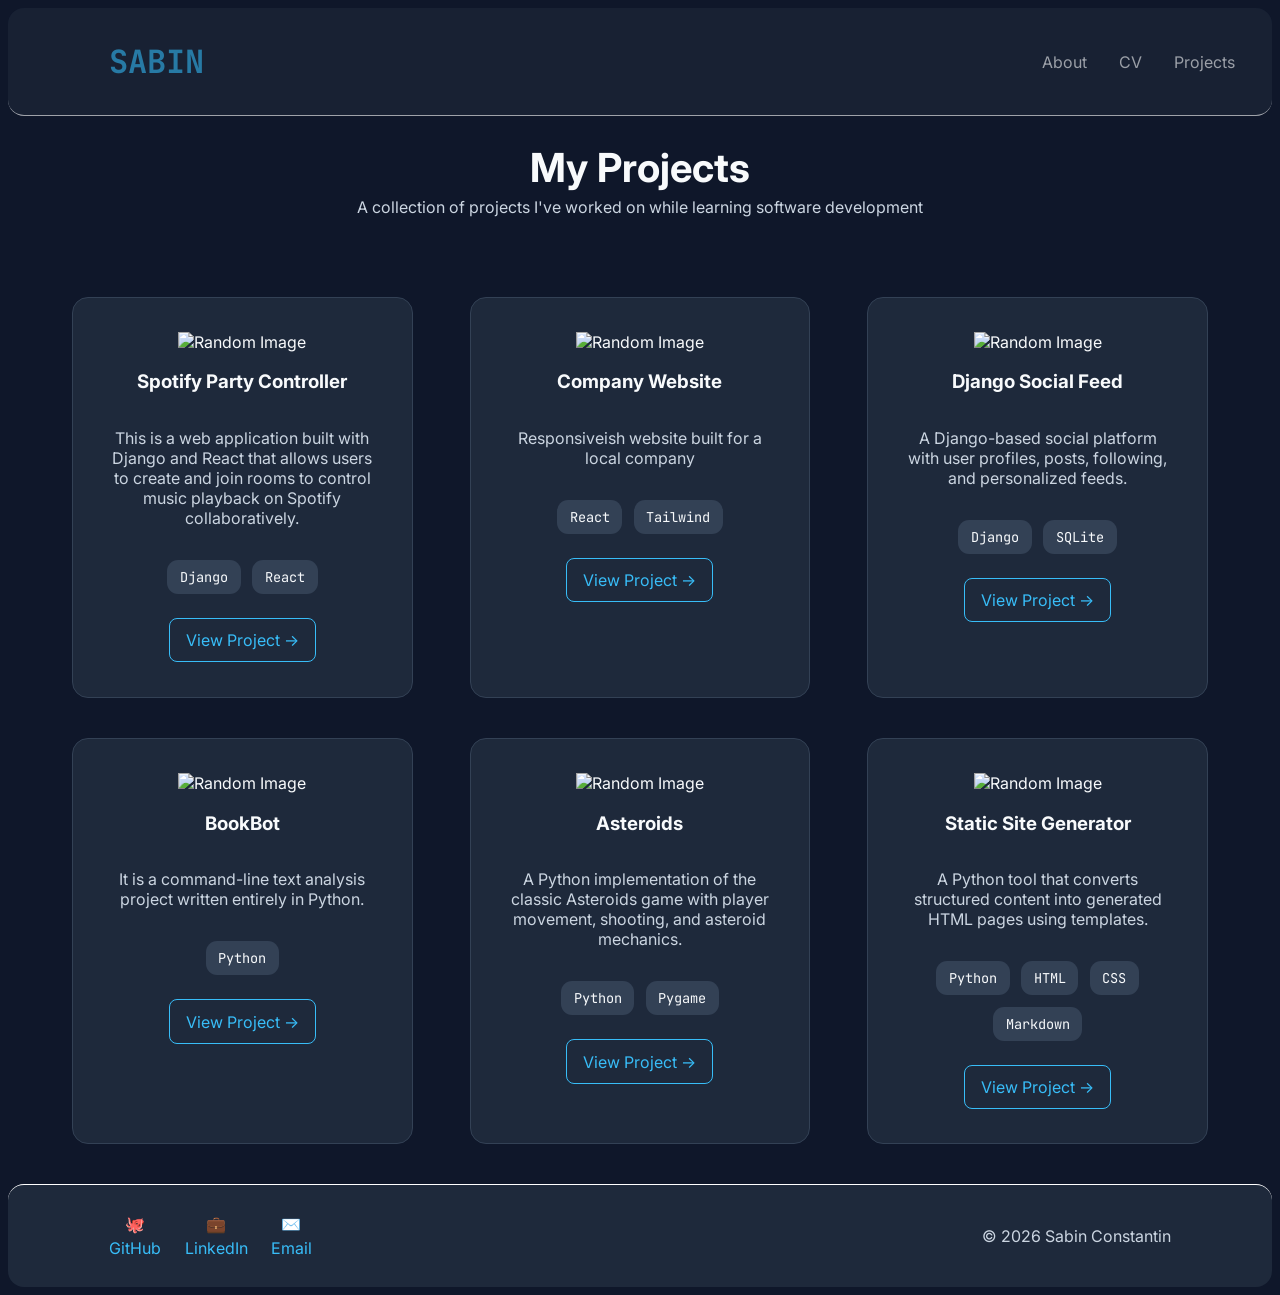
==== projects.html @ 56315cb0 "upload_proj" ====
<!DOCTYPE html>
<html>

<head>
    <meta charset="utf-8">
    <meta name="viewport" content="width=device-width, initial-scale=1.0">
    <title>Sabin's Projects</title>
    <link href="css/styles.css" type="text/css" rel="stylesheet" />
</head>

<body>

    <header class="navbar">
        <a class="name" href="about_me.html">SABIN</a>
        <nav class="menu">
            <a href="about_me.html">About</a>
            <a href="index.html">CV</a>
            <a href="projects.html">Projects</a>
        </nav>
    </header>

    <header class="projects_header">
        <h1>My Projects</h1>
        <p>A collection of projects I've worked on while learning software development</p>
    </header>

    <section class="projects">

        <article class="project_card">
            <img src="https://picsum.photos/200" alt="Random Image" title="Random Image">
            <h3>Spotify Party Controller</h3>
            <p>
                This is a web application built with Django and React that allows users to create and join rooms to
                control music playback on Spotify collaboratively.
            </p>

            <div class="techs_used">
                <span>Django</span>
                <span>React</span>
            </div>

            <a href="https://github.com/Sabbarbar2/music_controller">View Project -></a>
        </article>

        <article class="project_card">
            <img src="https://picsum.photos/201" alt="Random Image" title="Random Image">
            <h3>Company Website</h3>
            <p>
                Responsiveish website built for a local company
            </p>

            <div class="techs_used">
                <span>React</span>
                <span>Tailwind</span>
            </div>

            <a href="https://schidromagicsrl.ro/">View Project -></a>
        </article>

        <article class="project_card">
            <img src="https://picsum.photos/202" alt="Random Image" title="Random Image">
            <h3>Django Social Feed</h3>
            <p>
                A Django-based social platform with user profiles, posts, following, and personalized feeds.
            </p>

            <div class="techs_used">
                <span>Django</span>
                <span>SQLite</span>
            </div>

            <a href="https://github.com/Sabbarbar2/Django-201">View Project -></a>
        </article>

        <article class="project_card">
            <img src="https://picsum.photos/203" alt="Random Image" title="Random Image">
            <h3>BookBot</h3>
            <p>
                It is a command-line text analysis project written entirely in Python.
            </p>

            <div class="techs_used">
                <span>Python</span>
            </div>

            <a href="https://github.com/Sabbarbar2/bookbot">View Project -></a>
        </article>

        <article class="project_card">
            <img src="https://picsum.photos/204" alt="Random Image" title="Random Image">
            <h3>Asteroids</h3>
            <p>
                A Python implementation of the classic Asteroids game with player movement, shooting, and asteroid
                mechanics.
            </p>

            <div class="techs_used">
                <span>Python</span>
                <span>Pygame</span>
            </div>

            <a href="https://github.com/Sabbarbar2/asteroids">View Project -></a>
        </article>

        <article class="project_card">
            <img src="https://picsum.photos/205" alt="Random Image" title="Random Image">
            <h3>Static Site Generator</h3>
            <p>
                A Python tool that converts structured content into generated HTML pages using templates.
            </p>

            <div class="techs_used">
                <span>Python</span>
                <span>HTML</span>
                <span>CSS</span>
                <span>Markdown</span>
            </div>

            <a href="https://github.com/Sabbarbar2/BSSGPH">View Project -></a>
        </article>

    </section>

    <footer class="footer">
        <div class="social_links">
            <div>
                <span>🐙</span>
                <a href="https://github.com/Sabbarbar2">GitHub</a>
            </div>
            <div>
                <span>💼</span>
                <a href="placeholder.html">LinkedIn</a>
            </div>

            <div>
                <span>✉️</span>
                <a href="mailto:sabinconstantin60@yahoo.com">Email</a>
            </div>

        </div>
        <p>© 2026 Sabin Constantin</p>
    </footer>

</body>

</html>
---- css/styles.css ----
/* fonts */

@import url('https://fonts.googleapis.com/css2?family=Inter:wght@400;500;600;700&family=JetBrains+Mono:wght@400;500;600&display=swap');


* {
    box-sizing: border-box;
}


/* ABOUT ME + NAVBAR AND FOOTER */

body {
    background-color: #0F172A;
    font-family: 'Inter', sans-serif;
    color: #F8FAFC;
}

p {
    color: #CBD5E1;
}

.navbar {
    display: flex;
    justify-content: space-between;
    align-items: center;
    padding: 2rem 8%;
    background-color: #1E293B;
    opacity: 60%;
    border-radius: 1rem;
    border-bottom: 1px solid white;
    position: sticky;
    top: 0;
}

.name {
    color: #38BDF8;
    text-decoration: none;
    font-weight: bold;
    font-size: 2em;
    font-family: 'JetBrains Mono', monospace;
}

.menu {
    display: flex;
    gap: 25%;
}

.menu a {
    color: #F8FAFC;
    text-decoration: none;
}

.hero {
    display: flex;
    align-items: center;
    gap: 5%;
    border-top-right-radius: 1rem;
    border-bottom-right-radius: 1rem;
    border: 1px solid white;
    border-left: none;
    max-width: 100%;
    padding: 10%;
    margin: 2% 10% 2% 0;
}

.profile_image {
    width: 30%;
    border-radius: 1rem;
}

.hero_intro {
    flex: 1;
}

.hero_intro h1 {
    font-size: 2.5em;
    margin: 2% 0;
    color: #38BDF8;
}

.about_description {
    display: flex;
    align-items: center;
    gap: 5%;
    max-width: 100%;
    margin: 2% 0 2% 10%;
    padding: 10%;
    border: 1px solid white;
    border-top-left-radius: 1rem;
    border-bottom-left-radius: 1rem;
    border-right: none;
}

.description_text {
    flex: 1;
}

.about_description img {
    width: 40%;
    border-radius: 1rem;
}

.interests {
    max-width: 100%;
    margin: 4% 0;
    padding: 2%;
    text-align: center;
}

.interests_grid {
    display: grid;
    grid-template-columns: 1fr 1fr 1fr;
    gap: 5%;
}

.interests_card {
    border: 1px solid #334155;
    border-radius: 1rem;
    padding: 10%;
    text-align: center;
    background-color: #1e293b;
    font-family: 'JetBrains Mono', monospace;
}

.interests_card h3 {
    color: #38BDF8;
    padding-bottom: 5%;
    border-bottom: 1px solid #334155;
}

.footer {
    display: flex;
    justify-content: space-between;
    align-items: center;
    padding: 2% 8%;
    border-top: 1px solid white;
    border-radius: 1rem;
    background-color: #1E293B;
}

.social_links {
    display: flex;
    gap: 15%;
    align-items: center;
}

.social_links a {
    text-decoration: none;
    color: #38BDF8;
}

.social_links div {
    display: flex;
    flex-direction: column;
    align-items: center;
    justify-content: center;
    gap: 0.3rem;
}


/* CV section  */


.cv_page {
    display: grid;
    grid-template-columns: 0.5fr 1fr;
    gap: 5%;
    max-width: 100%;
    margin: 3rem 2rem;
    padding: 0 2rem;
}

.cv_sidebar {
    display: flex;
    flex-direction: column;
    gap: 2rem;
    background-color: #1E293B;
    border: 1px solid #334155;
    border-radius: 1rem;
    padding: 2rem;
}

.profile_section {
    text-align: center;
}

.cv_profile_image {
    width: 75%;
    height: 75%;
    object-fit: cover;
    border-radius: 50%;
}

.contact_section {
    border-top: 1px solid #334155;
    padding-top: 1rem;
}

.contact_section p {
    margin: 0.7rem 0;
}


.skills_list {
    display: flex;
    flex-wrap: wrap;
    gap: 0.7rem;
}

.skills_list span {
    background-color: #334155;
    padding: 0.5rem 0.8rem;
    border-radius: 0.7rem;
    font-size: 0.85rem;
    font-family: 'JetBrains Mono', monospace;
}

.language_info {
    display: flex;
    justify-content: space-between;
    margin-bottom: 0.5rem;
}

.language_bar {
    width: 100%;
    height: 0.6rem;
    background-color: #334155;
    border-radius: 1rem;
    overflow: hidden;
}

.romanian_bar {
    width: 100%;
    height: 100%;
    background-color: #38BDF8;
}

.english_bar {
    width: 85%;
    height: 100%;
    background-color: #38BDF8;
}

.cv_content {
    display: flex;
    flex-direction: column;
    gap: 1rem;
}

.cv_header h1 {
    font-size: 2.5rem;
    margin-bottom: 0.3rem;
    text-align: center;
}

.cv_header p {
    margin-top: 0;
    text-align: center;
}

.cv_card {
    background-color: #1E293B;
    border: 1px solid #334155;
    border-radius: 1rem;
    padding: 1.5rem 2rem;
}

.cv_card h2 {
    margin-top: 0;
    padding-bottom: 1rem;
    border-bottom: 1px solid #334155;
}


.cv_entry {
    padding: 0.5rem 1rem;
    border-left: 2px solid #334155;
    padding-left: 1.5rem;
    margin-left: 0.5rem;
}


.date {
    color: #38BDF8;
    font-weight: 600;
}


/* Projects Section */


.projects {
    display: grid;
    grid-template-columns: 1fr 1fr 1fr;
    gap: 5%;
    max-width: 100%;
    margin: 3rem 2rem;
    padding: 2rem 2rem;
}


.projects_header h1 {
    font-size: 2.5rem;
    margin-bottom: 0.3rem;
    text-align: center;
}

.projects_header p {
    margin-top: 0;
    text-align: center;
}

.project_card {
    border: 1px solid #334155;
    border-radius: 1rem;
    padding: 10%;
    text-align: center;
    background-color: #1E293B;

    display: flex;
    flex-direction: column;
    align-items: center;
}

.project_card a {
    display: inline-block;
    text-decoration: none;
    color: #38BDF8;
    margin-top: 1.5rem;
    padding: 0.7rem 1rem;
    border: 1px solid #38BDF8;
    border-radius: 0.5rem;
}

.project_card a:hover {
    background-color: #38BDF8;
    color: #0F172A;
}

.techs_used {
    display: flex;
    flex-wrap: wrap;
    justify-content: center;
    gap: 0.7rem;
    margin-top: 1rem;
}

.techs_used span {
    background-color: #334155;
    padding: 0.5rem 0.8rem;
    border-radius: 0.7rem;
    font-size: 0.85rem;
    font-family: 'JetBrains Mono', monospace;
}


@media screen and (max-width: 768px) {


    .navbar {
        padding: 1.5rem 5%;
    }

    .menu {
        gap: 1.5rem;
    }

    .hero {
        gap: 3%;
        padding: 6%;
        margin: 2% 5% 2% 0;
    }

    .profile_image {
        width: 40%;
    }

    .hero_intro h1 {
        font-size: 2rem;
    }

    .about_description {
        gap: 3%;
        padding: 6%;
        margin: 2% 0 2% 5%;
    }

    .about_description img {
        width: 40%;
    }

    .interests_grid {
        grid-template-columns: 1fr 1fr;
        gap: 1.5rem;
    }

    .cv_page {
        grid-template-columns: 1fr;
        gap: 2rem;

        margin: 2rem 1.5rem;
        padding: 0;
    }

    .cv_profile_image {
        width: 200px;
        height: 200px;
    }

    .projects {
        grid-template-columns: 1fr 1fr;
        gap: 1.5rem;

        margin: 2rem 1.5rem;
        padding: 1rem;
    }

    .footer {
        padding: 2rem 5%;
    }

    .social_links {
        gap: 2rem;
    }
}

@media screen and (max-width: 375px) {

    .navbar {
        flex-direction: column;
        gap: 1rem;
        padding: 1.5rem 1rem;
    }

    .name {
        font-size: 1.5rem;
    }

    .menu {
        width: 100%;
        justify-content: center;
        gap: 1rem;
    }

    .hero {
        flex-direction: column;
        gap: 2rem;
        margin: 1rem 0;
        padding: 2rem 1rem;
        border-left: none;
        border-right: none;
        border-radius: 0;
    }

    .profile_image {
        width: 80%;
    }

    .hero_intro {
        text-align: center;
    }

    .hero_intro h1 {
        font-size: 1.8rem;
    }

    .about_description {
        flex-direction: column;
        gap: 2rem;
        margin: 1rem 0;
        padding: 2rem 1rem;
        border-left: none;
        border-right: none;
        border-radius: 0;
    }

    .description_text {
        text-align: center;
    }

    .about_description img {
        width: 80%;
    }

    .interests {
        padding: 1rem;
    }

    .interests_grid {
        grid-template-columns: 1fr;
        gap: 1rem;
    }

    .interests_card {
        padding: 2rem 1rem;
    }

    .cv_page {
        grid-template-columns: 1fr;
        margin: 1rem;
        padding: 0;
        gap: 1rem;
    }

    .cv_sidebar {
        padding: 1.5rem;
    }

    .cv_profile_image {
        width: 150px;
        height: 150px;
    }

    .cv_card {
        padding: 1.5rem 1rem;
    }

    .cv_header h1 {
        font-size: 2rem;
    }

    .projects {
        grid-template-columns: 1fr;
        margin: 1rem;
        padding: 0;
        gap: 1.5rem;
    }

    .project_card {
        padding: 1.5rem;
    }

    .projects_header h1 {
        font-size: 2rem;
    }

    .footer {
        flex-direction: column;
        gap: 1.5rem;
        padding: 2rem 1rem;
    }

    .social_links {
        width: 100%;
        justify-content: space-around;
        gap: 0;
    }
}
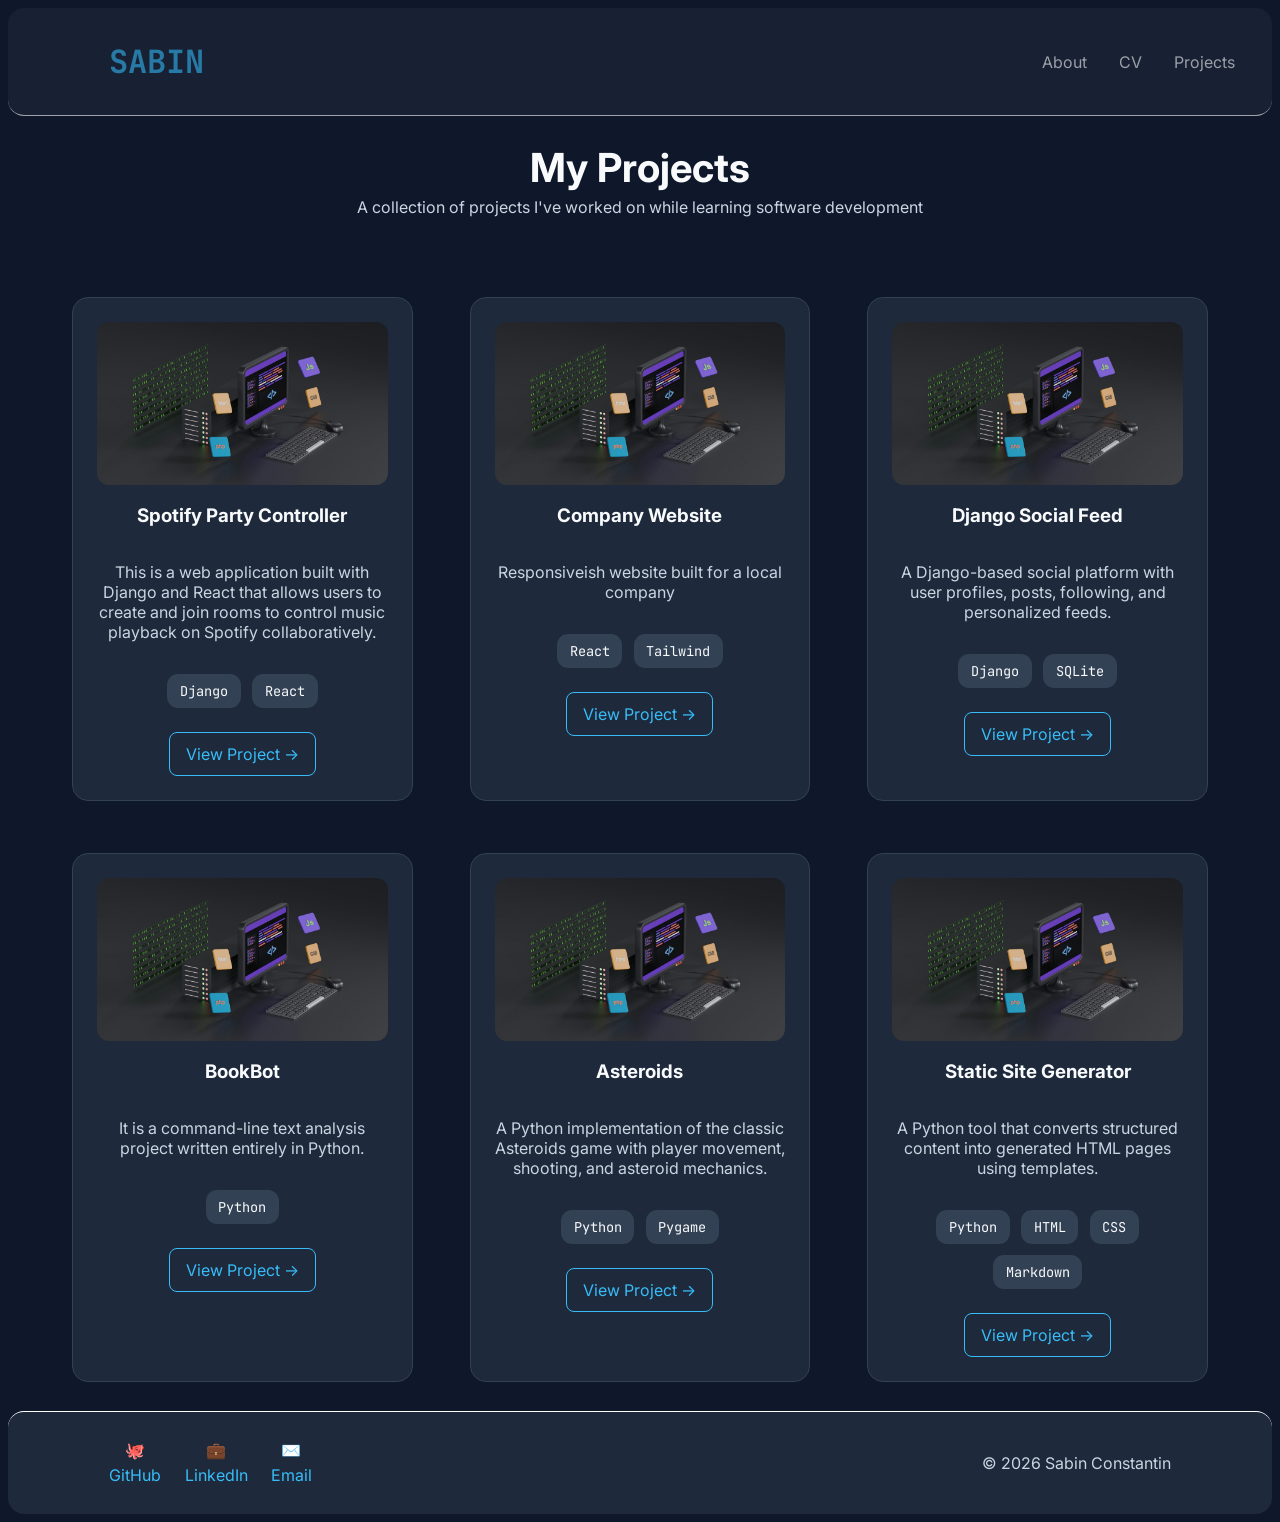
==== commit c7da0cd3: "fix a bit projects" ====
--- a/projects.html
+++ b/projects.html
@@ -27,7 +27,7 @@
     <section class="projects">
 
         <article class="project_card">
-            <img src="https://picsum.photos/200" alt="Random Image" title="Random Image">
+            <img src="images/project_card_image_unsplash.jpg" alt="Random Image" title="Random Image">
             <h3>Spotify Party Controller</h3>
             <p>
                 This is a web application built with Django and React that allows users to create and join rooms to
@@ -43,7 +43,7 @@
         </article>
 
         <article class="project_card">
-            <img src="https://picsum.photos/201" alt="Random Image" title="Random Image">
+            <img src="images/project_card_image_unsplash.jpg" alt="Random Image" title="Random Image">
             <h3>Company Website</h3>
             <p>
                 Responsiveish website built for a local company
@@ -58,7 +58,7 @@
         </article>
 
         <article class="project_card">
-            <img src="https://picsum.photos/202" alt="Random Image" title="Random Image">
+            <img src="images/project_card_image_unsplash.jpg" alt="Random Image" title="Random Image">
             <h3>Django Social Feed</h3>
             <p>
                 A Django-based social platform with user profiles, posts, following, and personalized feeds.
@@ -73,7 +73,7 @@
         </article>
 
         <article class="project_card">
-            <img src="https://picsum.photos/203" alt="Random Image" title="Random Image">
+            <img src="images/project_card_image_unsplash.jpg" alt="Random Image" title="Random Image">
             <h3>BookBot</h3>
             <p>
                 It is a command-line text analysis project written entirely in Python.
@@ -87,7 +87,7 @@
         </article>
 
         <article class="project_card">
-            <img src="https://picsum.photos/204" alt="Random Image" title="Random Image">
+            <img src="images/project_card_image_unsplash.jpg" alt="Random Image" title="Random Image">
             <h3>Asteroids</h3>
             <p>
                 A Python implementation of the classic Asteroids game with player movement, shooting, and asteroid
@@ -103,7 +103,7 @@
         </article>
 
         <article class="project_card">
-            <img src="https://picsum.photos/205" alt="Random Image" title="Random Image">
+            <img src="images/project_card_image_unsplash.jpg" alt="Random Image" title="Random Image">
             <h3>Static Site Generator</h3>
             <p>
                 A Python tool that converts structured content into generated HTML pages using templates.
--- a/css/styles.css
+++ b/css/styles.css
@@ -314,13 +314,20 @@
 .project_card {
     border: 1px solid #334155;
     border-radius: 1rem;
-    padding: 10%;
+    padding: 1.5rem;
     text-align: center;
     background-color: #1E293B;
 
     display: flex;
     flex-direction: column;
     align-items: center;
+}
+
+.project_card img {
+    width: 100%;
+    height: auto;
+    max-width: 100%;
+    border-radius: 0.75rem;
 }
 
 .project_card a {
@@ -333,6 +340,7 @@
     border-radius: 0.5rem;
 }
 
+
 .project_card a:hover {
     background-color: #38BDF8;
     color: #0F172A;
